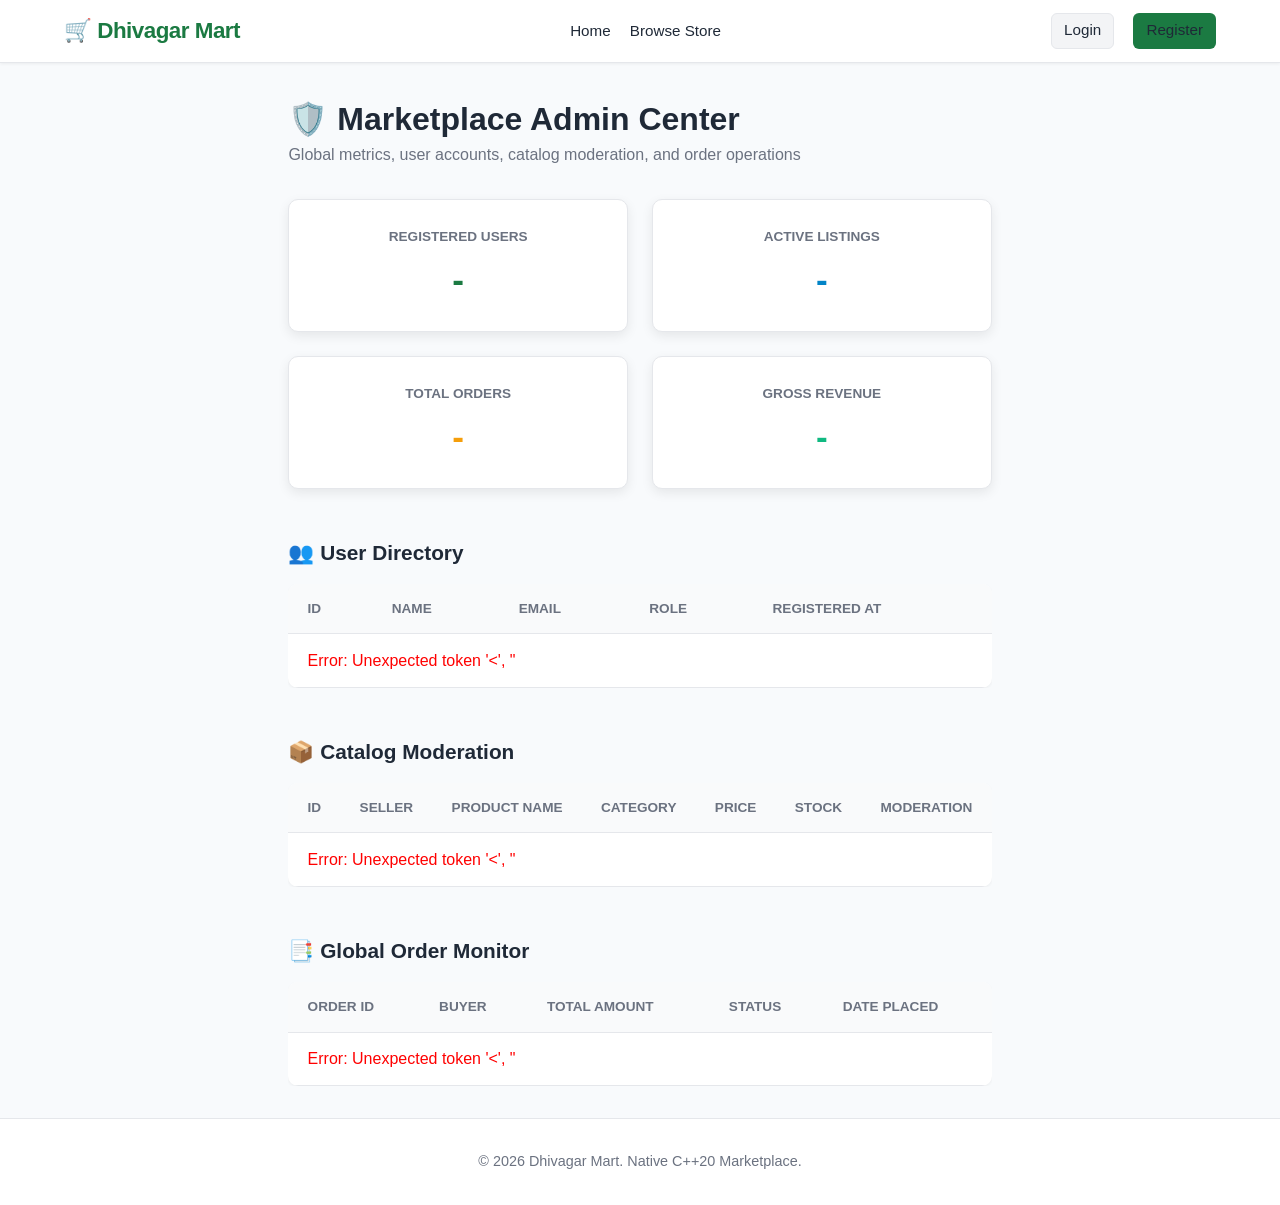
==== frontend/admin.html @ c8b0dff7 "feat: complete Dhivagar Mart production-ready C++20 Drogon fullstack capstone project" ====
<!DOCTYPE html>
<html lang="en">
<head>
  <meta charset="UTF-8">
  <meta name="viewport" content="width=device-width, initial-scale=1.0">
  <title>Admin Center - Dhivagar Mart</title>
  <link rel="stylesheet" href="css/style.css">
</head>
<body>

  <header>
    <div class="nav-container">
      <a href="index.html" class="brand">🛒 Dhivagar Mart</a>
      <ul class="nav-links">
        <li><a href="index.html">Home</a></li>
        <li><a href="products.html">Browse Store</a></li>
      </ul>
      <ul class="nav-links" id="nav-auth-container"></ul>
    </div>
  </header>

  <main class="container">
    <div style="margin-bottom:2rem;">
      <h1 style="font-size:2rem; font-weight:800;">🛡️ Marketplace Admin Center</h1>
      <p style="color:#6b7280;">Global metrics, user accounts, catalog moderation, and order operations</p>
    </div>

    <!-- Metrics Cards Grid -->
    <div style="display:grid; grid-template-columns:repeat(auto-fit, minmax(220px, 1fr)); gap:1.5rem; margin-bottom:3rem;">
      <div class="form-card" style="margin:0; padding:1.5rem; text-align:center;">
        <span style="font-size:0.85rem; color:#6b7280; font-weight:600; text-transform:uppercase;">Registered Users</span>
        <div id="stat-users" style="font-size:2.2rem; font-weight:800; color:var(--primary); margin-top:0.4rem;">-</div>
      </div>
      <div class="form-card" style="margin:0; padding:1.5rem; text-align:center;">
        <span style="font-size:0.85rem; color:#6b7280; font-weight:600; text-transform:uppercase;">Active Listings</span>
        <div id="stat-products" style="font-size:2.2rem; font-weight:800; color:#0284c7; margin-top:0.4rem;">-</div>
      </div>
      <div class="form-card" style="margin:0; padding:1.5rem; text-align:center;">
        <span style="font-size:0.85rem; color:#6b7280; font-weight:600; text-transform:uppercase;">Total Orders</span>
        <div id="stat-orders" style="font-size:2.2rem; font-weight:800; color:#f59e0b; margin-top:0.4rem;">-</div>
      </div>
      <div class="form-card" style="margin:0; padding:1.5rem; text-align:center;">
        <span style="font-size:0.85rem; color:#6b7280; font-weight:600; text-transform:uppercase;">Gross Revenue</span>
        <div id="stat-revenue" style="font-size:2.2rem; font-weight:800; color:#10b981; margin-top:0.4rem;">-</div>
      </div>
    </div>

    <!-- Users Management -->
    <section style="margin-bottom:3rem;">
      <h2 style="font-size:1.3rem; font-weight:700; margin-bottom:1rem;">👥 User Directory</h2>
      <div style="overflow-x:auto;">
        <table>
          <thead>
            <tr>
              <th>ID</th>
              <th>Name</th>
              <th>Email</th>
              <th>Role</th>
              <th>Registered At</th>
            </tr>
          </thead>
          <tbody id="admin-users-table">
            <tr><td colspan="5" style="text-align:center;">Loading users...</td></tr>
          </tbody>
        </table>
      </div>
    </section>

    <!-- Catalog Moderation -->
    <section style="margin-bottom:3rem;">
      <h2 style="font-size:1.3rem; font-weight:700; margin-bottom:1rem;">📦 Catalog Moderation</h2>
      <div style="overflow-x:auto;">
        <table>
          <thead>
            <tr>
              <th>ID</th>
              <th>Seller</th>
              <th>Product Name</th>
              <th>Category</th>
              <th>Price</th>
              <th>Stock</th>
              <th>Moderation</th>
            </tr>
          </thead>
          <tbody id="admin-products-table">
            <tr><td colspan="7" style="text-align:center;">Loading catalog listings...</td></tr>
          </tbody>
        </table>
      </div>
    </section>

    <!-- All Orders -->
    <section>
      <h2 style="font-size:1.3rem; font-weight:700; margin-bottom:1rem;">📑 Global Order Monitor</h2>
      <div style="overflow-x:auto;">
        <table>
          <thead>
            <tr>
              <th>Order ID</th>
              <th>Buyer</th>
              <th>Total Amount</th>
              <th>Status</th>
              <th>Date Placed</th>
            </tr>
          </thead>
          <tbody id="admin-orders-table">
            <tr><td colspan="5" style="text-align:center;">Loading orders...</td></tr>
          </tbody>
        </table>
      </div>
    </section>
  </main>

  <footer>
    <p>© 2026 Dhivagar Mart. Native C++20 Marketplace.</p>
  </footer>

  <script src="js/api.js"></script>
  <script src="js/auth.js"></script>
  <script src="js/admin.js"></script>
  <script>
    document.addEventListener('DOMContentLoaded', initAdminDashboard);
  </script>
</body>
</html>
---- frontend/css/style.css ----
:root {
  --primary: #1b7a42;
  --primary-hover: #145e32;
  --primary-light: #e8f5e9;
  --secondary: #f97316;
  --text-dark: #1f2937;
  --text-muted: #6b7280;
  --bg-light: #f8fafc;
  --card-bg: #ffffff;
  --border-color: #e5e7eb;
  --danger: #ef4444;
  --warning: #f59e0b;
  --success: #10b981;
  --font-sans: 'Inter', -apple-system, BlinkMacSystemFont, 'Segoe UI', Roboto, sans-serif;
  --radius-sm: 6px;
  --radius-md: 10px;
  --radius-lg: 16px;
  --shadow-sm: 0 1px 3px rgba(0,0,0,0.06);
  --shadow-md: 0 4px 12px rgba(0,0,0,0.08);
  --shadow-lg: 0 10px 25px rgba(0,0,0,0.12);
}

* {
  box-sizing: border-box;
  margin: 0;
  padding: 0;
}

body {
  font-family: var(--font-sans);
  background-color: var(--bg-light);
  color: var(--text-dark);
  line-height: 1.5;
  display: flex;
  flex-direction: column;
  min-height: 100vh;
}

/* Header & Navigation */
header {
  background: #ffffff;
  border-bottom: 1px solid var(--border-color);
  position: sticky;
  top: 0;
  z-index: 50;
  box-shadow: var(--shadow-sm);
}

.nav-container {
  max-width: 1200px;
  margin: 0 auto;
  padding: 0.8rem 1.5rem;
  display: flex;
  align-items: center;
  justify-content: space-between;
  gap: 1.5rem;
}

.brand {
  font-size: 1.4rem;
  font-weight: 800;
  color: var(--primary);
  text-decoration: none;
  display: flex;
  align-items: center;
  gap: 0.4rem;
  letter-spacing: -0.5px;
}

.nav-links {
  display: flex;
  align-items: center;
  gap: 1.2rem;
  list-style: none;
}

.nav-links a {
  text-decoration: none;
  color: var(--text-dark);
  font-weight: 500;
  font-size: 0.95rem;
  transition: color 0.15s;
}

.nav-links a:hover, .nav-links a.active {
  color: var(--primary);
}

.badge {
  background: var(--primary);
  color: #fff;
  font-size: 0.75rem;
  padding: 0.15rem 0.45rem;
  border-radius: 9999px;
  font-weight: 600;
  margin-left: 0.2rem;
}

.btn {
  display: inline-flex;
  align-items: center;
  justify-content: center;
  padding: 0.55rem 1.1rem;
  font-size: 0.95rem;
  font-weight: 600;
  border-radius: var(--radius-sm);
  border: 1px solid transparent;
  cursor: pointer;
  transition: all 0.2s;
  text-decoration: none;
}

.btn-primary {
  background: var(--primary);
  color: white;
}
.btn-primary:hover {
  background: var(--primary-hover);
}

.btn-secondary {
  background: #f3f4f6;
  color: var(--text-dark);
  border-color: var(--border-color);
}
.btn-secondary:hover {
  background: #e5e7eb;
}

.btn-danger {
  background: var(--danger);
  color: white;
}
.btn-danger:hover {
  background: #dc2626;
}

.btn-sm {
  padding: 0.35rem 0.75rem;
  font-size: 0.85rem;
}

/* Layout Containers */
.container {
  max-width: 1200px;
  margin: 2rem auto;
  padding: 0 1.5rem;
  flex: 1;
}

/* Hero Section */
.hero {
  background: linear-gradient(135deg, #1b7a42 0%, #0d512a 100%);
  color: white;
  padding: 3.5rem 2rem;
  border-radius: var(--radius-lg);
  margin-bottom: 2.5rem;
  text-align: center;
  box-shadow: var(--shadow-md);
}

.hero h1 {
  font-size: 2.8rem;
  font-weight: 800;
  margin-bottom: 0.8rem;
  letter-spacing: -0.8px;
}

.hero p {
  font-size: 1.25rem;
  opacity: 0.92;
  margin-bottom: 1.5rem;
}

/* Search Bar */
.search-box {
  display: flex;
  max-width: 600px;
  margin: 0 auto;
  background: white;
  border-radius: 9999px;
  padding: 0.3rem 0.5rem;
  box-shadow: var(--shadow-lg);
}

.search-box input {
  flex: 1;
  border: none;
  padding: 0.7rem 1.2rem;
  font-size: 1rem;
  border-radius: 9999px;
  outline: none;
}

.search-box button {
  border-radius: 9999px;
  padding: 0.6rem 1.4rem;
}

/* Category Filter Tabs */
.categories-bar {
  display: flex;
  gap: 0.6rem;
  overflow-x: auto;
  padding-bottom: 0.5rem;
  margin-bottom: 2rem;
}

.category-chip {
  padding: 0.5rem 1.1rem;
  background: white;
  border: 1px solid var(--border-color);
  border-radius: 9999px;
  font-size: 0.9rem;
  font-weight: 600;
  color: var(--text-dark);
  cursor: pointer;
  white-space: nowrap;
  transition: all 0.2s;
}

.category-chip:hover, .category-chip.active {
  background: var(--primary);
  color: white;
  border-color: var(--primary);
}

/* Product Cards Grid */
.product-grid {
  display: grid;
  grid-template-columns: repeat(auto-fill, minmax(250px, 1fr));
  gap: 1.5rem;
}

.product-card {
  background: var(--card-bg);
  border: 1px solid var(--border-color);
  border-radius: var(--radius-md);
  overflow: hidden;
  box-shadow: var(--shadow-sm);
  transition: transform 0.2s, box-shadow 0.2s;
  display: flex;
  flex-direction: column;
}

.product-card:hover {
  transform: translateY(-4px);
  box-shadow: var(--shadow-md);
}

.product-img {
  width: 100%;
  height: 180px;
  object-fit: cover;
  background: #f1f5f9;
}

.product-info {
  padding: 1.2rem;
  display: flex;
  flex-direction: column;
  flex: 1;
}

.product-category {
  font-size: 0.75rem;
  text-transform: uppercase;
  font-weight: 700;
  color: var(--primary);
  margin-bottom: 0.4rem;
}

.product-title {
  font-size: 1.05rem;
  font-weight: 700;
  margin-bottom: 0.4rem;
  color: var(--text-dark);
  text-decoration: none;
}

.product-desc {
  font-size: 0.85rem;
  color: var(--text-muted);
  margin-bottom: 1rem;
  flex: 1;
  display: -webkit-box;
  -webkit-line-clamp: 2;
  -webkit-box-orient: vertical;
  overflow: hidden;
}

.product-footer {
  display: flex;
  align-items: center;
  justify-content: space-between;
  margin-top: auto;
}

.product-price {
  font-size: 1.25rem;
  font-weight: 800;
  color: var(--primary);
}

/* Floating AI Chat Widget */
.chat-launcher {
  position: fixed;
  bottom: 25px;
  right: 25px;
  background: var(--primary);
  color: white;
  width: 60px;
  height: 60px;
  border-radius: 50%;
  border: none;
  box-shadow: var(--shadow-lg);
  cursor: pointer;
  font-size: 1.8rem;
  display: flex;
  align-items: center;
  justify-content: center;
  z-index: 1000;
  transition: transform 0.2s;
}

.chat-launcher:hover {
  transform: scale(1.08);
}

.chat-panel {
  position: fixed;
  bottom: 95px;
  right: 25px;
  width: 360px;
  height: 520px;
  background: white;
  border-radius: var(--radius-lg);
  box-shadow: 0 12px 35px rgba(0,0,0,0.18);
  display: none;
  flex-direction: column;
  z-index: 1000;
  border: 1px solid var(--border-color);
  overflow: hidden;
}

.chat-panel.open {
  display: flex;
}

.chat-header {
  background: var(--primary);
  color: white;
  padding: 1rem;
  display: flex;
  justify-content: space-between;
  align-items: center;
}

.chat-header h3 {
  font-size: 1.05rem;
  font-weight: 700;
}

.chat-messages {
  flex: 1;
  padding: 1rem;
  overflow-y: auto;
  display: flex;
  flex-direction: column;
  gap: 0.8rem;
  background: #f9fafb;
}

.chat-bubble {
  max-width: 82%;
  padding: 0.65rem 0.95rem;
  border-radius: var(--radius-md);
  font-size: 0.9rem;
  line-height: 1.4;
}

.chat-bubble.bot {
  background: white;
  border: 1px solid var(--border-color);
  align-self: flex-start;
  border-bottom-left-radius: 2px;
}

.chat-bubble.user {
  background: var(--primary);
  color: white;
  align-self: flex-end;
  border-bottom-right-radius: 2px;
}

.chat-chips {
  display: flex;
  flex-wrap: wrap;
  gap: 0.4rem;
  padding: 0.5rem 0.8rem;
  background: white;
  border-top: 1px solid var(--border-color);
}

.chip-btn {
  font-size: 0.75rem;
  padding: 0.25rem 0.6rem;
  background: var(--primary-light);
  color: var(--primary);
  border: 1px solid transparent;
  border-radius: 9999px;
  cursor: pointer;
}

.chat-input-bar {
  display: flex;
  padding: 0.7rem;
  border-top: 1px solid var(--border-color);
  background: white;
  gap: 0.4rem;
}

.chat-input-bar input {
  flex: 1;
  padding: 0.55rem 0.9rem;
  border: 1px solid var(--border-color);
  border-radius: var(--radius-sm);
  outline: none;
}

/* Forms and Tables */
.form-card {
  max-width: 480px;
  margin: 3rem auto;
  background: white;
  padding: 2.2rem;
  border-radius: var(--radius-md);
  box-shadow: var(--shadow-md);
  border: 1px solid var(--border-color);
}

.form-group {
  margin-bottom: 1.2rem;
}

.form-group label {
  display: block;
  font-weight: 600;
  font-size: 0.9rem;
  margin-bottom: 0.35rem;
}

.form-control {
  width: 100%;
  padding: 0.65rem 0.9rem;
  border: 1px solid var(--border-color);
  border-radius: var(--radius-sm);
  font-size: 0.95rem;
  outline: none;
}

.form-control:focus {
  border-color: var(--primary);
}

table {
  width: 100%;
  border-collapse: collapse;
  background: white;
  border-radius: var(--radius-md);
  overflow: hidden;
  box-shadow: var(--shadow-sm);
}

th, td {
  padding: 0.9rem 1.2rem;
  text-align: left;
  border-bottom: 1px solid var(--border-color);
}

th {
  background: #f9fafb;
  font-weight: 600;
  font-size: 0.85rem;
  text-transform: uppercase;
  color: var(--text-muted);
}

/* Footer */
footer {
  background: white;
  border-top: 1px solid var(--border-color);
  text-align: center;
  padding: 2rem;
  font-size: 0.9rem;
  color: var(--text-muted);
  margin-top: auto;
}
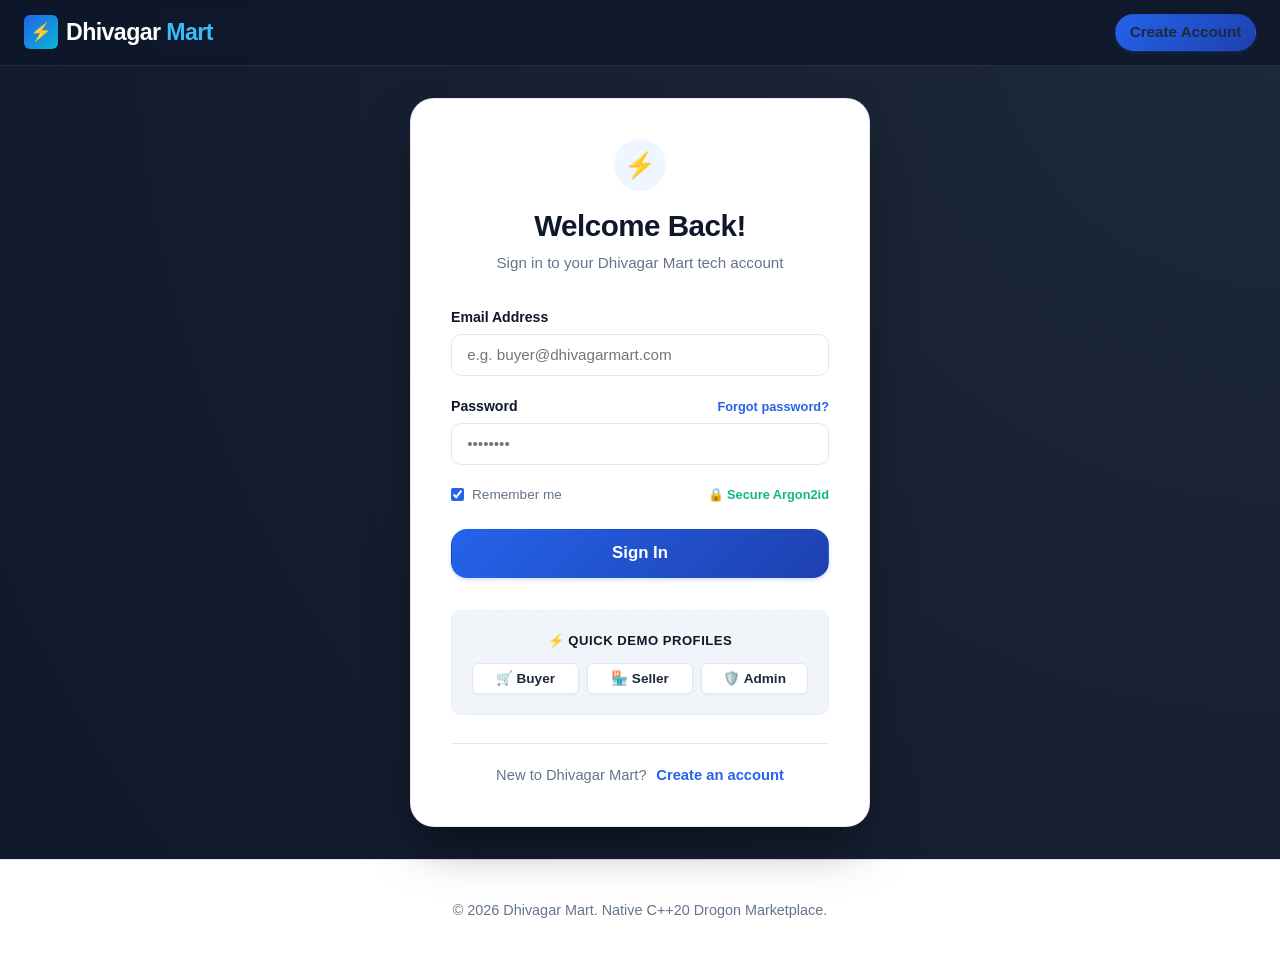
==== commit 7110a8f8: "feat: complete UI and electronics catalog domain upgrade with Login-First flow" ====
--- a/frontend/admin.html
+++ b/frontend/admin.html
@@ -5,12 +5,19 @@
   <meta name="viewport" content="width=device-width, initial-scale=1.0">
   <title>Admin Center - Dhivagar Mart</title>
   <link rel="stylesheet" href="css/style.css">
+  <script>
+    window.skipAutoAuthCheck = true;
+  </script>
 </head>
 <body>
 
+  <!-- Top Navigation -->
   <header>
     <div class="nav-container">
-      <a href="index.html" class="brand">🛒 Dhivagar Mart</a>
+      <a href="index.html" class="brand">
+        <span class="logo-icon">⚡</span>
+        <span>Dhivagar <span class="brand-tech">Mart</span></span>
+      </a>
       <ul class="nav-links">
         <li><a href="index.html">Home</a></li>
         <li><a href="products.html">Browse Store</a></li>
@@ -21,33 +28,39 @@
 
   <main class="container">
     <div style="margin-bottom:2rem;">
-      <h1 style="font-size:2rem; font-weight:800;">🛡️ Marketplace Admin Center</h1>
-      <p style="color:#6b7280;">Global metrics, user accounts, catalog moderation, and order operations</p>
+      <h1 style="font-size:2rem; font-weight:800; color:var(--secondary); letter-spacing:-0.5px;">
+        🛡️ System Administration & Governance
+      </h1>
+      <p style="color:var(--text-muted); font-size:0.95rem;">
+        Marketplace telemetry, user directories, catalog moderation, and financial audits
+      </p>
     </div>
 
     <!-- Metrics Cards Grid -->
     <div style="display:grid; grid-template-columns:repeat(auto-fit, minmax(220px, 1fr)); gap:1.5rem; margin-bottom:3rem;">
-      <div class="form-card" style="margin:0; padding:1.5rem; text-align:center;">
-        <span style="font-size:0.85rem; color:#6b7280; font-weight:600; text-transform:uppercase;">Registered Users</span>
-        <div id="stat-users" style="font-size:2.2rem; font-weight:800; color:var(--primary); margin-top:0.4rem;">-</div>
+      <div class="form-card" style="margin:0; padding:1.5rem; text-align:center; box-shadow:var(--shadow-sm);">
+        <span style="font-size:0.85rem; color:var(--text-muted); font-weight:700; text-transform:uppercase; letter-spacing:0.5px;">Registered Users</span>
+        <div id="stat-users" style="font-size:2.2rem; font-weight:900; color:var(--primary); margin-top:0.4rem;">-</div>
       </div>
-      <div class="form-card" style="margin:0; padding:1.5rem; text-align:center;">
-        <span style="font-size:0.85rem; color:#6b7280; font-weight:600; text-transform:uppercase;">Active Listings</span>
-        <div id="stat-products" style="font-size:2.2rem; font-weight:800; color:#0284c7; margin-top:0.4rem;">-</div>
+      <div class="form-card" style="margin:0; padding:1.5rem; text-align:center; box-shadow:var(--shadow-sm);">
+        <span style="font-size:0.85rem; color:var(--text-muted); font-weight:700; text-transform:uppercase; letter-spacing:0.5px;">Active Tech Listings</span>
+        <div id="stat-products" style="font-size:2.2rem; font-weight:900; color:#0284c7; margin-top:0.4rem;">-</div>
       </div>
-      <div class="form-card" style="margin:0; padding:1.5rem; text-align:center;">
-        <span style="font-size:0.85rem; color:#6b7280; font-weight:600; text-transform:uppercase;">Total Orders</span>
-        <div id="stat-orders" style="font-size:2.2rem; font-weight:800; color:#f59e0b; margin-top:0.4rem;">-</div>
+      <div class="form-card" style="margin:0; padding:1.5rem; text-align:center; box-shadow:var(--shadow-sm);">
+        <span style="font-size:0.85rem; color:var(--text-muted); font-weight:700; text-transform:uppercase; letter-spacing:0.5px;">Total Orders</span>
+        <div id="stat-orders" style="font-size:2.2rem; font-weight:900; color:#f59e0b; margin-top:0.4rem;">-</div>
       </div>
-      <div class="form-card" style="margin:0; padding:1.5rem; text-align:center;">
-        <span style="font-size:0.85rem; color:#6b7280; font-weight:600; text-transform:uppercase;">Gross Revenue</span>
-        <div id="stat-revenue" style="font-size:2.2rem; font-weight:800; color:#10b981; margin-top:0.4rem;">-</div>
+      <div class="form-card" style="margin:0; padding:1.5rem; text-align:center; box-shadow:var(--shadow-sm);">
+        <span style="font-size:0.85rem; color:var(--text-muted); font-weight:700; text-transform:uppercase; letter-spacing:0.5px;">Gross Revenue</span>
+        <div id="stat-revenue" style="font-size:2.2rem; font-weight:900; color:#10b981; margin-top:0.4rem;">-</div>
       </div>
     </div>
 
     <!-- Users Management -->
     <section style="margin-bottom:3rem;">
-      <h2 style="font-size:1.3rem; font-weight:700; margin-bottom:1rem;">👥 User Directory</h2>
+      <h2 style="font-size:1.3rem; font-weight:700; margin-bottom:1rem; color:var(--secondary);">
+        👥 User Directory & Roles
+      </h2>
       <div style="overflow-x:auto;">
         <table>
           <thead>
@@ -68,7 +81,9 @@
 
     <!-- Catalog Moderation -->
     <section style="margin-bottom:3rem;">
-      <h2 style="font-size:1.3rem; font-weight:700; margin-bottom:1rem;">📦 Catalog Moderation</h2>
+      <h2 style="font-size:1.3rem; font-weight:700; margin-bottom:1rem; color:var(--secondary);">
+        📦 Tech Catalog Moderation
+      </h2>
       <div style="overflow-x:auto;">
         <table>
           <thead>
@@ -91,7 +106,9 @@
 
     <!-- All Orders -->
     <section>
-      <h2 style="font-size:1.3rem; font-weight:700; margin-bottom:1rem;">📑 Global Order Monitor</h2>
+      <h2 style="font-size:1.3rem; font-weight:700; margin-bottom:1rem; color:var(--secondary);">
+        📑 Global Order Monitor
+      </h2>
       <div style="overflow-x:auto;">
         <table>
           <thead>
@@ -112,14 +129,19 @@
   </main>
 
   <footer>
-    <p>© 2026 Dhivagar Mart. Native C++20 Marketplace.</p>
+    <p>© 2026 Dhivagar Mart. Native C++20 Drogon Marketplace.</p>
   </footer>
 
   <script src="js/api.js"></script>
   <script src="js/auth.js"></script>
   <script src="js/admin.js"></script>
   <script>
-    document.addEventListener('DOMContentLoaded', initAdminDashboard);
+    document.addEventListener('DOMContentLoaded', async () => {
+      const user = await requireAuth(['ADMIN']);
+      if (user) {
+        initAdminDashboard();
+      }
+    });
   </script>
 </body>
 </html>
--- a/frontend/css/style.css
+++ b/frontend/css/style.css
@@ -1,23 +1,37 @@
 :root {
-  --primary: #1b7a42;
-  --primary-hover: #145e32;
-  --primary-light: #e8f5e9;
-  --secondary: #f97316;
-  --text-dark: #1f2937;
-  --text-muted: #6b7280;
+  --primary: #2563eb;
+  --primary-hover: #1d4ed8;
+  --primary-light: #eff6ff;
+  --primary-dark: #1e40af;
+  --accent: #06b6d4;
+  --accent-hover: #0891b2;
+  --accent-light: #ecfeff;
+  --secondary: #0f172a;
+  --secondary-light: #1e293b;
+  --text-dark: #0f172a;
+  --text-muted: #64748b;
+  --text-light: #94a3b8;
   --bg-light: #f8fafc;
+  --bg-subtle: #f1f5f9;
   --card-bg: #ffffff;
-  --border-color: #e5e7eb;
+  --border-color: #e2e8f0;
+  --border-hover: #cbd5e1;
   --danger: #ef4444;
+  --danger-light: #fef2f2;
   --warning: #f59e0b;
+  --warning-light: #fffbeb;
   --success: #10b981;
-  --font-sans: 'Inter', -apple-system, BlinkMacSystemFont, 'Segoe UI', Roboto, sans-serif;
+  --success-light: #ecfdf5;
+  --font-sans: -apple-system, BlinkMacSystemFont, "Segoe UI", Roboto, "Helvetica Neue", Arial, sans-serif;
   --radius-sm: 6px;
   --radius-md: 10px;
   --radius-lg: 16px;
-  --shadow-sm: 0 1px 3px rgba(0,0,0,0.06);
-  --shadow-md: 0 4px 12px rgba(0,0,0,0.08);
-  --shadow-lg: 0 10px 25px rgba(0,0,0,0.12);
+  --radius-xl: 24px;
+  --shadow-sm: 0 1px 2px 0 rgba(0, 0, 0, 0.05);
+  --shadow-md: 0 4px 6px -1px rgba(0, 0, 0, 0.1), 0 2px 4px -2px rgba(0, 0, 0, 0.1);
+  --shadow-lg: 0 10px 15px -3px rgba(0, 0, 0, 0.1), 0 4px 6px -4px rgba(0, 0, 0, 0.1);
+  --shadow-xl: 0 20px 25px -5px rgba(0, 0, 0, 0.1), 0 8px 10px -6px rgba(0, 0, 0, 0.1);
+  --shadow-glow: 0 0 20px rgba(37, 99, 235, 0.25);
 }
 
 * {
@@ -34,6 +48,7 @@
   display: flex;
   flex-direction: column;
   min-height: 100vh;
+  -webkit-font-smoothing: antialiased;
 }
 
 /* Header & Navigation */
@@ -44,12 +59,13 @@
   top: 0;
   z-index: 50;
   box-shadow: var(--shadow-sm);
+  backdrop-filter: blur(8px);
 }
 
 .nav-container {
-  max-width: 1200px;
+  max-width: 1280px;
   margin: 0 auto;
-  padding: 0.8rem 1.5rem;
+  padding: 0.85rem 1.5rem;
   display: flex;
   align-items: center;
   justify-content: space-between;
@@ -57,32 +73,101 @@
 }
 
 .brand {
-  font-size: 1.4rem;
+  font-size: 1.45rem;
   font-weight: 800;
+  color: var(--secondary);
+  text-decoration: none;
+  display: flex;
+  align-items: center;
+  gap: 0.5rem;
+  letter-spacing: -0.6px;
+  transition: opacity 0.15s;
+}
+
+.brand:hover {
+  opacity: 0.9;
+}
+
+.brand .logo-icon {
+  background: linear-gradient(135deg, #2563eb, #06b6d4);
+  color: white;
+  width: 34px;
+  height: 34px;
+  display: inline-flex;
+  align-items: center;
+  justify-content: center;
+  border-radius: var(--radius-sm);
+  font-size: 1.1rem;
+}
+
+.brand span.brand-tech {
   color: var(--primary);
-  text-decoration: none;
-  display: flex;
-  align-items: center;
-  gap: 0.4rem;
-  letter-spacing: -0.5px;
+  font-weight: 800;
+}
+
+.nav-search-bar {
+  flex: 1;
+  max-width: 480px;
+  display: flex;
+  background: var(--bg-subtle);
+  border: 1px solid var(--border-color);
+  border-radius: 9999px;
+  padding: 0.2rem 0.4rem;
+  transition: all 0.2s;
+}
+
+.nav-search-bar:focus-within {
+  border-color: var(--primary);
+  background: #ffffff;
+  box-shadow: 0 0 0 3px rgba(37, 99, 235, 0.15);
+}
+
+.nav-search-bar input {
+  flex: 1;
+  border: none;
+  background: transparent;
+  padding: 0.45rem 0.9rem;
+  font-size: 0.9rem;
+  outline: none;
+  color: var(--text-dark);
+}
+
+.nav-search-bar button {
+  background: var(--primary);
+  color: white;
+  border: none;
+  border-radius: 9999px;
+  padding: 0.4rem 1rem;
+  font-size: 0.85rem;
+  font-weight: 600;
+  cursor: pointer;
+  transition: background 0.15s;
+}
+
+.nav-search-bar button:hover {
+  background: var(--primary-hover);
 }
 
 .nav-links {
   display: flex;
   align-items: center;
-  gap: 1.2rem;
+  gap: 1.25rem;
   list-style: none;
 }
 
 .nav-links a {
   text-decoration: none;
-  color: var(--text-dark);
-  font-weight: 500;
+  color: var(--secondary-light);
+  font-weight: 600;
   font-size: 0.95rem;
   transition: color 0.15s;
-}
-
-.nav-links a:hover, .nav-links a.active {
+  display: inline-flex;
+  align-items: center;
+  gap: 0.35rem;
+}
+
+.nav-links a:hover,
+.nav-links a.active {
   color: var(--primary);
 }
 
@@ -90,176 +175,414 @@
   background: var(--primary);
   color: #fff;
   font-size: 0.75rem;
-  padding: 0.15rem 0.45rem;
+  padding: 0.2rem 0.55rem;
   border-radius: 9999px;
-  font-weight: 600;
-  margin-left: 0.2rem;
-}
-
+  font-weight: 700;
+}
+
+.badge-outline {
+  background: var(--primary-light);
+  color: var(--primary);
+  border: 1px solid rgba(37, 99, 235, 0.3);
+}
+
+/* Button System */
 .btn {
   display: inline-flex;
   align-items: center;
   justify-content: center;
-  padding: 0.55rem 1.1rem;
+  padding: 0.65rem 1.25rem;
   font-size: 0.95rem;
   font-weight: 600;
-  border-radius: var(--radius-sm);
+  border-radius: var(--radius-md);
   border: 1px solid transparent;
   cursor: pointer;
-  transition: all 0.2s;
+  transition: all 0.2s cubic-bezier(0.4, 0, 0.2, 1);
   text-decoration: none;
+  gap: 0.45rem;
 }
 
 .btn-primary {
-  background: var(--primary);
-  color: white;
-}
+  background: linear-gradient(135deg, var(--primary) 0%, var(--primary-dark) 100%);
+  color: white;
+  box-shadow: 0 2px 4px rgba(37, 99, 235, 0.2);
+}
+
 .btn-primary:hover {
-  background: var(--primary-hover);
+  background: linear-gradient(135deg, var(--primary-hover) 0%, #172554 100%);
+  transform: translateY(-1px);
+  box-shadow: 0 4px 10px rgba(37, 99, 235, 0.3);
 }
 
 .btn-secondary {
-  background: #f3f4f6;
+  background: #ffffff;
+  color: var(--secondary-light);
+  border-color: var(--border-color);
+  box-shadow: var(--shadow-sm);
+}
+
+.btn-secondary:hover {
+  background: var(--bg-subtle);
+  border-color: var(--border-hover);
   color: var(--text-dark);
-  border-color: var(--border-color);
-}
-.btn-secondary:hover {
-  background: #e5e7eb;
+}
+
+.btn-accent {
+  background: linear-gradient(135deg, var(--accent) 0%, var(--accent-hover) 100%);
+  color: white;
+  box-shadow: 0 2px 4px rgba(6, 182, 212, 0.2);
+}
+
+.btn-accent:hover {
+  transform: translateY(-1px);
+  box-shadow: 0 4px 10px rgba(6, 182, 212, 0.3);
 }
 
 .btn-danger {
   background: var(--danger);
   color: white;
 }
+
 .btn-danger:hover {
   background: #dc2626;
 }
 
+.btn-success {
+  background: var(--success);
+  color: white;
+}
+
+.btn-success:hover {
+  background: #059669;
+}
+
 .btn-sm {
-  padding: 0.35rem 0.75rem;
+  padding: 0.4rem 0.85rem;
   font-size: 0.85rem;
+  border-radius: var(--radius-sm);
+}
+
+.btn-lg {
+  padding: 0.85rem 1.8rem;
+  font-size: 1.05rem;
+  font-weight: 700;
+  border-radius: var(--radius-lg);
 }
 
 /* Layout Containers */
 .container {
-  max-width: 1200px;
-  margin: 2rem auto;
+  max-width: 1280px;
+  margin: 1.5rem auto 3rem;
   padding: 0 1.5rem;
   flex: 1;
+  width: 100%;
 }
 
 /* Hero Section */
-.hero {
-  background: linear-gradient(135deg, #1b7a42 0%, #0d512a 100%);
-  color: white;
-  padding: 3.5rem 2rem;
+.hero-tech {
+  background: linear-gradient(135deg, #0f172a 0%, #1e293b 50%, #1e3a8a 100%);
+  color: white;
+  padding: 4rem 2.5rem;
+  border-radius: var(--radius-xl);
+  margin-bottom: 3rem;
+  position: relative;
+  overflow: hidden;
+  box-shadow: var(--shadow-xl);
+  border: 1px solid rgba(255, 255, 255, 0.1);
+}
+
+.hero-tech::before {
+  content: '';
+  position: absolute;
+  top: -50%;
+  right: -20%;
+  width: 600px;
+  height: 600px;
+  background: radial-gradient(circle, rgba(6, 182, 212, 0.15) 0%, rgba(37, 99, 235, 0.05) 50%, transparent 70%);
+  border-radius: 50%;
+  pointer-events: none;
+}
+
+.hero-content {
+  position: relative;
+  z-index: 2;
+  max-width: 760px;
+  margin: 0 auto;
+  text-align: center;
+}
+
+.hero-tag {
+  display: inline-flex;
+  align-items: center;
+  gap: 0.5rem;
+  background: rgba(37, 99, 235, 0.25);
+  border: 1px solid rgba(59, 130, 246, 0.4);
+  color: #93c5fd;
+  font-size: 0.85rem;
+  font-weight: 700;
+  padding: 0.35rem 0.9rem;
+  border-radius: 9999px;
+  margin-bottom: 1.25rem;
+  text-transform: uppercase;
+  letter-spacing: 0.5px;
+}
+
+.hero-tech h1 {
+  font-size: 3.2rem;
+  font-weight: 900;
+  line-height: 1.15;
+  margin-bottom: 1rem;
+  letter-spacing: -1.2px;
+  background: linear-gradient(180deg, #ffffff 30%, #cbd5e1 100%);
+  -webkit-background-clip: text;
+  -webkit-text-fill-color: transparent;
+}
+
+.hero-tech p {
+  font-size: 1.25rem;
+  color: #cbd5e1;
+  line-height: 1.6;
+  margin-bottom: 2rem;
+  max-width: 650px;
+  margin-left: auto;
+  margin-right: auto;
+}
+
+.hero-actions {
+  display: flex;
+  justify-content: center;
+  align-items: center;
+  gap: 1rem;
+  flex-wrap: wrap;
+  margin-bottom: 2rem;
+}
+
+/* Category Cards Grid (Visual 8 Categories) */
+.section-header {
+  display: flex;
+  justify-content: space-between;
+  align-items: flex-end;
+  margin-bottom: 1.5rem;
+}
+
+.section-header h2 {
+  font-size: 1.75rem;
+  font-weight: 800;
+  color: var(--secondary);
+  letter-spacing: -0.5px;
+}
+
+.section-header p {
+  color: var(--text-muted);
+  font-size: 0.95rem;
+  margin-top: 0.2rem;
+}
+
+.categories-grid {
+  display: grid;
+  grid-template-columns: repeat(auto-fill, minmax(140px, 1fr));
+  gap: 1.2rem;
+  margin-bottom: 3rem;
+}
+
+.category-card {
+  background: white;
+  border: 1px solid var(--border-color);
   border-radius: var(--radius-lg);
-  margin-bottom: 2.5rem;
+  padding: 1.25rem 0.75rem;
   text-align: center;
-  box-shadow: var(--shadow-md);
-}
-
-.hero h1 {
-  font-size: 2.8rem;
-  font-weight: 800;
-  margin-bottom: 0.8rem;
-  letter-spacing: -0.8px;
-}
-
-.hero p {
-  font-size: 1.25rem;
-  opacity: 0.92;
-  margin-bottom: 1.5rem;
-}
-
-/* Search Bar */
-.search-box {
-  display: flex;
-  max-width: 600px;
-  margin: 0 auto;
-  background: white;
-  border-radius: 9999px;
-  padding: 0.3rem 0.5rem;
-  box-shadow: var(--shadow-lg);
-}
-
-.search-box input {
-  flex: 1;
-  border: none;
-  padding: 0.7rem 1.2rem;
-  font-size: 1rem;
-  border-radius: 9999px;
-  outline: none;
-}
-
-.search-box button {
-  border-radius: 9999px;
-  padding: 0.6rem 1.4rem;
-}
-
-/* Category Filter Tabs */
+  cursor: pointer;
+  transition: all 0.25s cubic-bezier(0.4, 0, 0.2, 1);
+  text-decoration: none;
+  display: flex;
+  flex-direction: column;
+  align-items: center;
+  box-shadow: var(--shadow-sm);
+  position: relative;
+  overflow: hidden;
+}
+
+.category-card:hover {
+  transform: translateY(-4px);
+  border-color: var(--primary);
+  box-shadow: var(--shadow-md), 0 0 15px rgba(37, 99, 235, 0.15);
+}
+
+.category-card.active {
+  border-color: var(--primary);
+  background: var(--primary-light);
+  box-shadow: 0 0 0 2px var(--primary);
+}
+
+.category-icon-box {
+  width: 56px;
+  height: 56px;
+  border-radius: var(--radius-md);
+  background: var(--bg-subtle);
+  display: flex;
+  align-items: center;
+  justify-content: center;
+  font-size: 1.8rem;
+  margin-bottom: 0.75rem;
+  transition: transform 0.2s;
+}
+
+.category-card:hover .category-icon-box {
+  transform: scale(1.1);
+  background: #ffffff;
+}
+
+.category-title {
+  font-size: 0.95rem;
+  font-weight: 700;
+  color: var(--secondary);
+  margin-bottom: 0.25rem;
+}
+
+.category-subtitle {
+  font-size: 0.75rem;
+  color: var(--text-muted);
+}
+
+/* Category Filter Bar (Pills) */
 .categories-bar {
   display: flex;
   gap: 0.6rem;
   overflow-x: auto;
-  padding-bottom: 0.5rem;
+  padding-bottom: 0.6rem;
   margin-bottom: 2rem;
+  scrollbar-width: thin;
 }
 
 .category-chip {
-  padding: 0.5rem 1.1rem;
+  padding: 0.55rem 1.2rem;
   background: white;
   border: 1px solid var(--border-color);
   border-radius: 9999px;
   font-size: 0.9rem;
   font-weight: 600;
-  color: var(--text-dark);
+  color: var(--secondary-light);
   cursor: pointer;
   white-space: nowrap;
   transition: all 0.2s;
-}
-
-.category-chip:hover, .category-chip.active {
+  box-shadow: var(--shadow-sm);
+}
+
+.category-chip:hover {
+  border-color: var(--primary);
+  color: var(--primary);
+  background: var(--primary-light);
+}
+
+.category-chip.active {
   background: var(--primary);
   color: white;
   border-color: var(--primary);
+  box-shadow: 0 2px 6px rgba(37, 99, 235, 0.3);
 }
 
 /* Product Cards Grid */
 .product-grid {
   display: grid;
-  grid-template-columns: repeat(auto-fill, minmax(250px, 1fr));
-  gap: 1.5rem;
+  grid-template-columns: repeat(auto-fill, minmax(280px, 1fr));
+  gap: 1.75rem;
 }
 
 .product-card {
   background: var(--card-bg);
   border: 1px solid var(--border-color);
-  border-radius: var(--radius-md);
+  border-radius: var(--radius-lg);
   overflow: hidden;
   box-shadow: var(--shadow-sm);
-  transition: transform 0.2s, box-shadow 0.2s;
+  transition: all 0.25s cubic-bezier(0.4, 0, 0.2, 1);
   display: flex;
   flex-direction: column;
+  position: relative;
 }
 
 .product-card:hover {
-  transform: translateY(-4px);
-  box-shadow: var(--shadow-md);
+  transform: translateY(-5px);
+  box-shadow: var(--shadow-xl);
+  border-color: #cbd5e1;
+}
+
+.product-image-container {
+  position: relative;
+  width: 100%;
+  height: 220px;
+  background: #f8fafc;
+  overflow: hidden;
+  display: flex;
+  align-items: center;
+  justify-content: center;
 }
 
 .product-img {
   width: 100%;
-  height: 180px;
+  height: 100%;
   object-fit: cover;
-  background: #f1f5f9;
+  transition: transform 0.3s ease;
+}
+
+.product-card:hover .product-img {
+  transform: scale(1.05);
+}
+
+.product-tag {
+  position: absolute;
+  top: 12px;
+  left: 12px;
+  background: rgba(15, 23, 42, 0.85);
+  backdrop-filter: blur(4px);
+  color: white;
+  font-size: 0.7rem;
+  font-weight: 700;
+  padding: 0.25rem 0.6rem;
+  border-radius: 9999px;
+  text-transform: uppercase;
+  letter-spacing: 0.5px;
+}
+
+.stock-tag {
+  position: absolute;
+  top: 12px;
+  right: 12px;
+  font-size: 0.72rem;
+  font-weight: 700;
+  padding: 0.25rem 0.55rem;
+  border-radius: 9999px;
+}
+
+.stock-in {
+  background: var(--success-light);
+  color: #065f46;
+  border: 1px solid #a7f3d0;
+}
+
+.stock-low {
+  background: var(--warning-light);
+  color: #92400e;
+  border: 1px solid #fde68a;
+}
+
+.stock-out {
+  background: var(--danger-light);
+  color: #991b1b;
+  border: 1px solid #fecaca;
 }
 
 .product-info {
-  padding: 1.2rem;
+  padding: 1.25rem;
   display: flex;
   flex-direction: column;
   flex: 1;
+}
+
+.product-category-row {
+  display: flex;
+  justify-content: space-between;
+  align-items: center;
+  margin-bottom: 0.4rem;
 }
 
 .product-category {
@@ -267,21 +590,41 @@
   text-transform: uppercase;
   font-weight: 700;
   color: var(--primary);
-  margin-bottom: 0.4rem;
+  letter-spacing: 0.5px;
+}
+
+.product-rating {
+  font-size: 0.8rem;
+  color: #f59e0b;
+  font-weight: 600;
+  display: flex;
+  align-items: center;
+  gap: 0.2rem;
 }
 
 .product-title {
   font-size: 1.05rem;
   font-weight: 700;
-  margin-bottom: 0.4rem;
-  color: var(--text-dark);
+  margin-bottom: 0.5rem;
+  color: var(--secondary);
   text-decoration: none;
+  line-height: 1.35;
+  display: -webkit-box;
+  -webkit-line-clamp: 2;
+  -webkit-box-orient: vertical;
+  overflow: hidden;
+  transition: color 0.15s;
+}
+
+.product-title:hover {
+  color: var(--primary);
 }
 
 .product-desc {
   font-size: 0.85rem;
   color: var(--text-muted);
-  margin-bottom: 1rem;
+  margin-bottom: 1.2rem;
+  line-height: 1.45;
   flex: 1;
   display: -webkit-box;
   -webkit-line-clamp: 2;
@@ -289,17 +632,25 @@
   overflow: hidden;
 }
 
-.product-footer {
-  display: flex;
-  align-items: center;
-  justify-content: space-between;
+.product-price-row {
+  display: flex;
+  align-items: baseline;
+  gap: 0.5rem;
+  margin-bottom: 1rem;
+}
+
+.product-price {
+  font-size: 1.45rem;
+  font-weight: 800;
+  color: var(--secondary);
+  letter-spacing: -0.5px;
+}
+
+.product-footer-actions {
+  display: grid;
+  grid-template-columns: 1fr 1fr;
+  gap: 0.5rem;
   margin-top: auto;
-}
-
-.product-price {
-  font-size: 1.25rem;
-  font-weight: 800;
-  color: var(--primary);
 }
 
 /* Floating AI Chat Widget */
@@ -307,35 +658,35 @@
   position: fixed;
   bottom: 25px;
   right: 25px;
-  background: var(--primary);
+  background: linear-gradient(135deg, var(--primary) 0%, var(--accent) 100%);
   color: white;
   width: 60px;
   height: 60px;
   border-radius: 50%;
   border: none;
-  box-shadow: var(--shadow-lg);
+  box-shadow: 0 10px 25px rgba(37, 99, 235, 0.4);
   cursor: pointer;
-  font-size: 1.8rem;
+  font-size: 1.6rem;
   display: flex;
   align-items: center;
   justify-content: center;
   z-index: 1000;
-  transition: transform 0.2s;
+  transition: transform 0.2s cubic-bezier(0.34, 1.56, 0.64, 1);
 }
 
 .chat-launcher:hover {
-  transform: scale(1.08);
+  transform: scale(1.1);
 }
 
 .chat-panel {
   position: fixed;
   bottom: 95px;
   right: 25px;
-  width: 360px;
-  height: 520px;
+  width: 380px;
+  height: 540px;
   background: white;
-  border-radius: var(--radius-lg);
-  box-shadow: 0 12px 35px rgba(0,0,0,0.18);
+  border-radius: var(--radius-xl);
+  box-shadow: 0 20px 40px rgba(0,0,0,0.2);
   display: none;
   flex-direction: column;
   z-index: 1000;
@@ -348,9 +699,9 @@
 }
 
 .chat-header {
-  background: var(--primary);
-  color: white;
-  padding: 1rem;
+  background: linear-gradient(135deg, #0f172a 0%, #1e3a8a 100%);
+  color: white;
+  padding: 1.1rem 1.25rem;
   display: flex;
   justify-content: space-between;
   align-items: center;
@@ -359,6 +710,9 @@
 .chat-header h3 {
   font-size: 1.05rem;
   font-weight: 700;
+  display: flex;
+  align-items: center;
+  gap: 0.4rem;
 }
 
 .chat-messages {
@@ -367,23 +721,25 @@
   overflow-y: auto;
   display: flex;
   flex-direction: column;
-  gap: 0.8rem;
-  background: #f9fafb;
+  gap: 0.75rem;
+  background: var(--bg-light);
 }
 
 .chat-bubble {
-  max-width: 82%;
-  padding: 0.65rem 0.95rem;
+  max-width: 84%;
+  padding: 0.75rem 1rem;
   border-radius: var(--radius-md);
   font-size: 0.9rem;
-  line-height: 1.4;
+  line-height: 1.45;
 }
 
 .chat-bubble.bot {
   background: white;
   border: 1px solid var(--border-color);
+  color: var(--text-dark);
   align-self: flex-start;
   border-bottom-left-radius: 2px;
+  box-shadow: var(--shadow-sm);
 }
 
 .chat-bubble.user {
@@ -396,103 +752,197 @@
 .chat-chips {
   display: flex;
   flex-wrap: wrap;
-  gap: 0.4rem;
-  padding: 0.5rem 0.8rem;
+  gap: 0.35rem;
+  padding: 0.6rem 0.8rem;
   background: white;
   border-top: 1px solid var(--border-color);
 }
 
 .chip-btn {
   font-size: 0.75rem;
-  padding: 0.25rem 0.6rem;
+  padding: 0.3rem 0.65rem;
   background: var(--primary-light);
   color: var(--primary);
-  border: 1px solid transparent;
+  border: 1px solid rgba(37, 99, 235, 0.2);
   border-radius: 9999px;
   cursor: pointer;
+  font-weight: 600;
+  transition: all 0.15s;
+}
+
+.chip-btn:hover {
+  background: var(--primary);
+  color: white;
 }
 
 .chat-input-bar {
   display: flex;
-  padding: 0.7rem;
+  padding: 0.75rem;
   border-top: 1px solid var(--border-color);
   background: white;
-  gap: 0.4rem;
+  gap: 0.5rem;
 }
 
 .chat-input-bar input {
   flex: 1;
-  padding: 0.55rem 0.9rem;
+  padding: 0.6rem 0.9rem;
   border: 1px solid var(--border-color);
-  border-radius: var(--radius-sm);
+  border-radius: var(--radius-md);
+  font-size: 0.9rem;
   outline: none;
 }
 
-/* Forms and Tables */
+.chat-input-bar input:focus {
+  border-color: var(--primary);
+}
+
+/* Auth Cards & Forms */
+.auth-wrapper {
+  min-height: 80vh;
+  display: flex;
+  align-items: center;
+  justify-content: center;
+  padding: 2rem 1rem;
+}
+
 .form-card {
-  max-width: 480px;
-  margin: 3rem auto;
+  max-width: 460px;
+  width: 100%;
   background: white;
-  padding: 2.2rem;
-  border-radius: var(--radius-md);
-  box-shadow: var(--shadow-md);
+  padding: 2.5rem;
+  border-radius: var(--radius-xl);
+  box-shadow: var(--shadow-xl);
   border: 1px solid var(--border-color);
+  position: relative;
 }
 
 .form-group {
-  margin-bottom: 1.2rem;
+  margin-bottom: 1.25rem;
 }
 
 .form-group label {
   display: block;
   font-weight: 600;
-  font-size: 0.9rem;
-  margin-bottom: 0.35rem;
+  font-size: 0.88rem;
+  margin-bottom: 0.4rem;
+  color: var(--secondary);
 }
 
 .form-control {
   width: 100%;
-  padding: 0.65rem 0.9rem;
+  padding: 0.7rem 0.95rem;
   border: 1px solid var(--border-color);
-  border-radius: var(--radius-sm);
+  border-radius: var(--radius-md);
   font-size: 0.95rem;
   outline: none;
+  background: #ffffff;
+  color: var(--text-dark);
+  transition: all 0.2s;
 }
 
 .form-control:focus {
   border-color: var(--primary);
-}
-
+  box-shadow: 0 0 0 3px rgba(37, 99, 235, 0.15);
+}
+
+/* Tables */
 table {
   width: 100%;
   border-collapse: collapse;
   background: white;
-  border-radius: var(--radius-md);
+  border-radius: var(--radius-lg);
   overflow: hidden;
   box-shadow: var(--shadow-sm);
+  border: 1px solid var(--border-color);
 }
 
 th, td {
-  padding: 0.9rem 1.2rem;
+  padding: 1rem 1.25rem;
   text-align: left;
   border-bottom: 1px solid var(--border-color);
 }
 
 th {
-  background: #f9fafb;
-  font-weight: 600;
-  font-size: 0.85rem;
+  background: var(--bg-subtle);
+  font-weight: 700;
+  font-size: 0.8rem;
   text-transform: uppercase;
   color: var(--text-muted);
+  letter-spacing: 0.5px;
+}
+
+tr:hover td {
+  background: #f8fafc;
+}
+
+/* Modal Dialog */
+.modal-overlay {
+  position: fixed;
+  top: 0;
+  left: 0;
+  width: 100%;
+  height: 100%;
+  background: rgba(15, 23, 42, 0.6);
+  backdrop-filter: blur(4px);
+  display: flex;
+  align-items: center;
+  justify-content: center;
+  z-index: 1050;
 }
 
 /* Footer */
 footer {
-  background: white;
+  background: #ffffff;
   border-top: 1px solid var(--border-color);
   text-align: center;
-  padding: 2rem;
+  padding: 2.5rem 1.5rem;
   font-size: 0.9rem;
   color: var(--text-muted);
   margin-top: auto;
 }
+
+footer a {
+  color: var(--primary);
+  text-decoration: none;
+  font-weight: 600;
+}
+
+/* Responsive Media Queries */
+@media (max-width: 768px) {
+  .nav-container {
+    flex-wrap: wrap;
+    gap: 0.75rem;
+  }
+  .nav-search-bar {
+    order: 3;
+    max-width: 100%;
+    width: 100%;
+  }
+  .hero-tech {
+    padding: 2.5rem 1.5rem;
+  }
+  .hero-tech h1 {
+    font-size: 2.2rem;
+  }
+  .product-grid {
+    grid-template-columns: repeat(auto-fill, minmax(220px, 1fr));
+    gap: 1rem;
+  }
+  .categories-grid {
+    grid-template-columns: repeat(4, 1fr);
+    gap: 0.75rem;
+  }
+}
+
+@media (max-width: 480px) {
+  .categories-grid {
+    grid-template-columns: repeat(2, 1fr);
+  }
+  .hero-actions {
+    flex-direction: column;
+    width: 100%;
+  }
+  .hero-actions .btn {
+    width: 100%;
+  }
+}
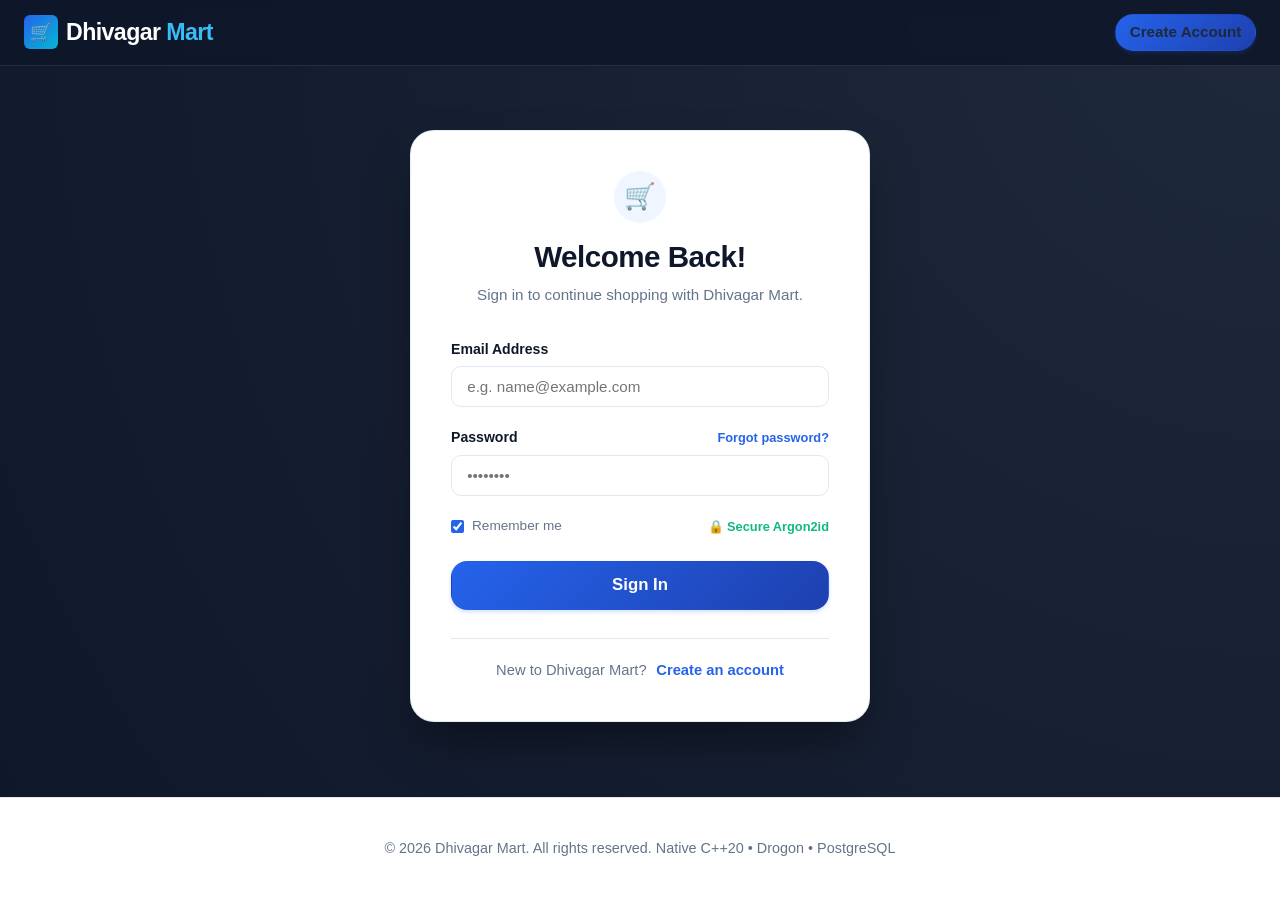
==== commit 3bdaecac: "feat(final): complete Dhivagar Mart Indian electronics capstone with PostgreSQL 18 integration, INR " ====
--- a/frontend/admin.html
+++ b/frontend/admin.html
@@ -15,7 +15,7 @@
   <header>
     <div class="nav-container">
       <a href="index.html" class="brand">
-        <span class="logo-icon">⚡</span>
+        <span class="logo-icon">🛒</span>
         <span>Dhivagar <span class="brand-tech">Mart</span></span>
       </a>
       <ul class="nav-links">
@@ -41,6 +41,9 @@
       <div class="form-card" style="margin:0; padding:1.5rem; text-align:center; box-shadow:var(--shadow-sm);">
         <span style="font-size:0.85rem; color:var(--text-muted); font-weight:700; text-transform:uppercase; letter-spacing:0.5px;">Registered Users</span>
         <div id="stat-users" style="font-size:2.2rem; font-weight:900; color:var(--primary); margin-top:0.4rem;">-</div>
+        <div style="font-size:0.8rem; color:var(--text-muted); margin-top:0.2rem;">
+          Buyers: <strong id="stat-buyers">-</strong> | Sellers: <strong id="stat-sellers">-</strong>
+        </div>
       </div>
       <div class="form-card" style="margin:0; padding:1.5rem; text-align:center; box-shadow:var(--shadow-sm);">
         <span style="font-size:0.85rem; color:var(--text-muted); font-weight:700; text-transform:uppercase; letter-spacing:0.5px;">Active Tech Listings</span>
@@ -129,7 +132,7 @@
   </main>
 
   <footer>
-    <p>© 2026 Dhivagar Mart. Native C++20 Drogon Marketplace.</p>
+    <p>© 2026 Dhivagar Mart. All rights reserved. Native C++20 • Drogon • PostgreSQL</p>
   </footer>
 
   <script src="js/api.js"></script>
